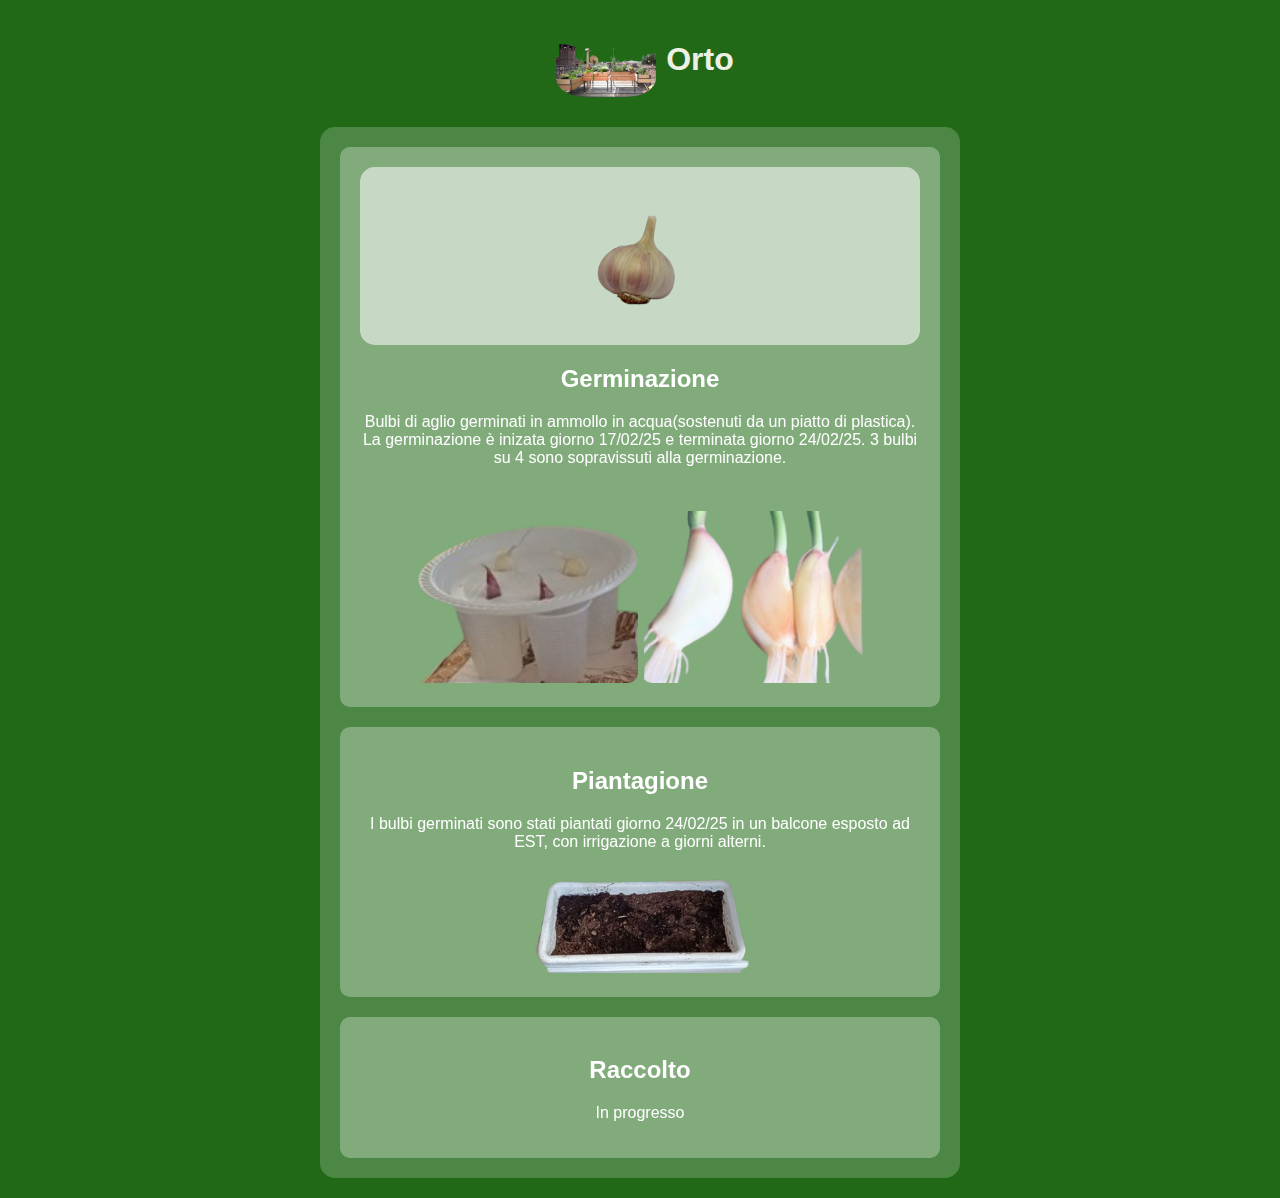
==== aglio.html @ 326ce12f "First" ====
<!DOCTYPE html>
<html lang="en">
<head>
    <meta charset="UTF-8">
    <meta name="viewport" content="width=device-width, initial-scale=1.0">
    <title>Orto</title>
    <link rel="stylesheet" href="styles.css">
</head>
<body>
    <header>
        <a href="index.html" class="logo-link">
            <img src="images/title.png" alt="Logo" class="logo-image">
            <h1>Orto</h1>
        </a>
    </header>

    <div class="container">
        <div class="section">
            <a href="aglio.html" class="card">
                <img src="images/Aglio.png" alt="Aglio">
            </a>
            <h2>Germinazione</h2>
            <p>Bulbi di aglio germinati in ammollo in acqua(sostenuti da un piatto di plastica).  La germinazione è inizata giorno 17/02/25 e terminata giorno 24/02/25. 3 bulbi su 4 sono sopravissuti alla germinazione.</p>
            <img src="images/GerminazioneAglio1.png" alt="Germinazione">
            <img src="images/GerminazioneAglio2.png" alt="Germinazione">
        </div>
        <div class="section">
            <h2>Piantagione</h2>
            <p>I bulbi germinati sono stati piantati giorno 24/02/25 in un balcone esposto ad EST, con irrigazione a giorni alterni.</p>
            <img src="images/PiantagioneAglio1.png" alt="Piantagione">
        </div>
        <div class="section">
            <h2>Raccolto</h2>
            <p>In progresso</p>
            <!-- <img src="images/raccolto.png" alt="Raccolto"> -->
        </div>
    </div>
</body>
</html>
---- styles.css ----
body {
    font-family: Arial, sans-serif;
    background-color: #0b5a00e8;
    margin: 0;
    padding: 20px;
    display: flex;
    flex-direction: column;
    align-items: center;
    justify-content: center;
}

h1 {
    color: #eef0e3;
    text-align: center;
    margin-bottom: 20px;
    transition: transform 0.3s ease, color 0.3s ease;
}

h1:hover {
    transform: scale(1.1);
    color: black;
}

.logo-link {
    text-decoration: none;
    color: #333;
    display: flex;
    align-items: flex-start;
}

.logo-image {
    width: 100px;
    height: auto;
    padding: 10px;
    border-radius: 33%;
}

.container {
    background: rgba(255, 255, 255, 0.2);
    backdrop-filter: blur(10px);
    border-radius: 15px;
    padding: 20px;
    display: flex;
    flex-direction: column;
    gap: 20px;
    margin-top: 20px;
    width: 80%;
    max-width: 600px;
    word-wrap: break-word;
    overflow-wrap: break-word;
    text-decoration: none;
}

.section {
    background: rgba(255, 255, 255, 0.3);
    border-radius: 10px;
    padding: 20px;
    color: white;
    text-align: center;
    word-wrap: break-word;
    overflow-wrap: break-word;
}

.section img {
    width: 40%;
    border-radius: 10px;
    margin-top: 10px;
}


.card {
    display: flex;
    flex-direction: column;
    align-items: center;
    text-decoration: none;
    background: rgba(255, 255, 255, 0.2);
    backdrop-filter: blur(10px);
    border-radius: 15px;
    padding: 15px;
    transition: transform 0.3s ease, box-shadow 0.3s ease;
}

.card:hover {
    transform: scale(1.05);
    box-shadow: 0 4px 10px rgba(2, 1, 1, 0.3);
}

.card img {
    border-radius: 10px;
    transition: transform 0.3s ease;
    width: 30%;
}

.card:hover img {
    transform: scale(1.1);
}

.card h2 {
    color: white;
    font-size: 1.2rem;
    text-align: center;
    margin-top: 10px;
}
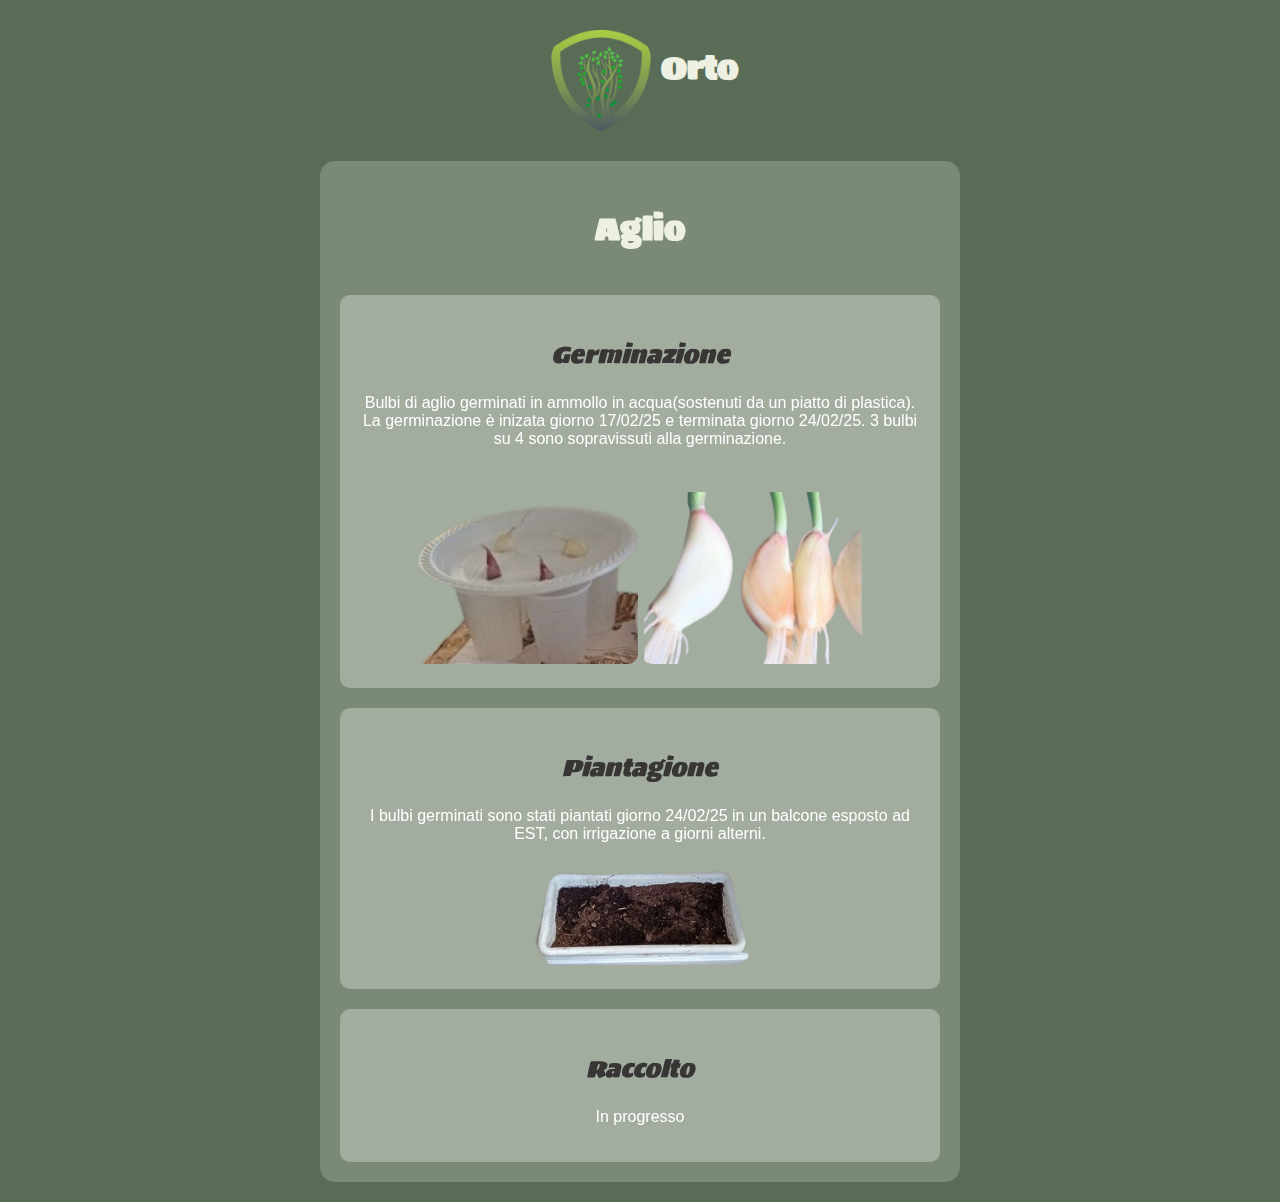
==== commit bcdfe8e3: "Bug fixes" ====
--- a/aglio.html
+++ b/aglio.html
@@ -5,6 +5,9 @@
     <meta name="viewport" content="width=device-width, initial-scale=1.0">
     <title>Orto</title>
     <link rel="stylesheet" href="styles.css">
+    <link rel="preconnect" href="https://fonts.googleapis.com">
+    <link rel="preconnect" href="https://fonts.gstatic.com" crossorigin>
+    <link href="https://fonts.googleapis.com/css2?family=Doto:wght@100..900&family=Sigmar&display=swap" rel="stylesheet">
 </head>
 <body>
     <header>
@@ -15,10 +18,8 @@
     </header>
 
     <div class="container">
+        <h1>Aglio</h1>
         <div class="section">
-            <a href="aglio.html" class="card">
-                <img src="images/Aglio.png" alt="Aglio">
-            </a>
             <h2>Germinazione</h2>
             <p>Bulbi di aglio germinati in ammollo in acqua(sostenuti da un piatto di plastica).  La germinazione è inizata giorno 17/02/25 e terminata giorno 24/02/25. 3 bulbi su 4 sono sopravissuti alla germinazione.</p>
             <img src="images/GerminazioneAglio1.png" alt="Germinazione">
--- a/styles.css
+++ b/styles.css
@@ -1,6 +1,6 @@
 body {
     font-family: Arial, sans-serif;
-    background-color: #0b5a00e8;
+    background-color: #485e45e8;
     margin: 0;
     padding: 20px;
     display: flex;
@@ -11,6 +11,9 @@
 
 h1 {
     color: #eef0e3;
+    font-family: "Sigmar", serif;
+    font-weight: 600;
+    font-style: normal;
     text-align: center;
     margin-bottom: 20px;
     transition: transform 0.3s ease, color 0.3s ease;
@@ -21,6 +24,21 @@
     color: black;
 }
 
+
+h2 {
+    color: rgba(41, 39, 39, 0.884);
+    font-family: "Sigmar", serif;
+    font-weight: 300;
+    font-style: italic;
+    text-align: center;
+    margin-bottom: 20px;
+    transition: transform 0.3s ease, color 0.3s ease;
+}
+
+h2:hover {
+    transform: scale(1.1);
+   
+}
 .logo-link {
     text-decoration: none;
     color: #333;
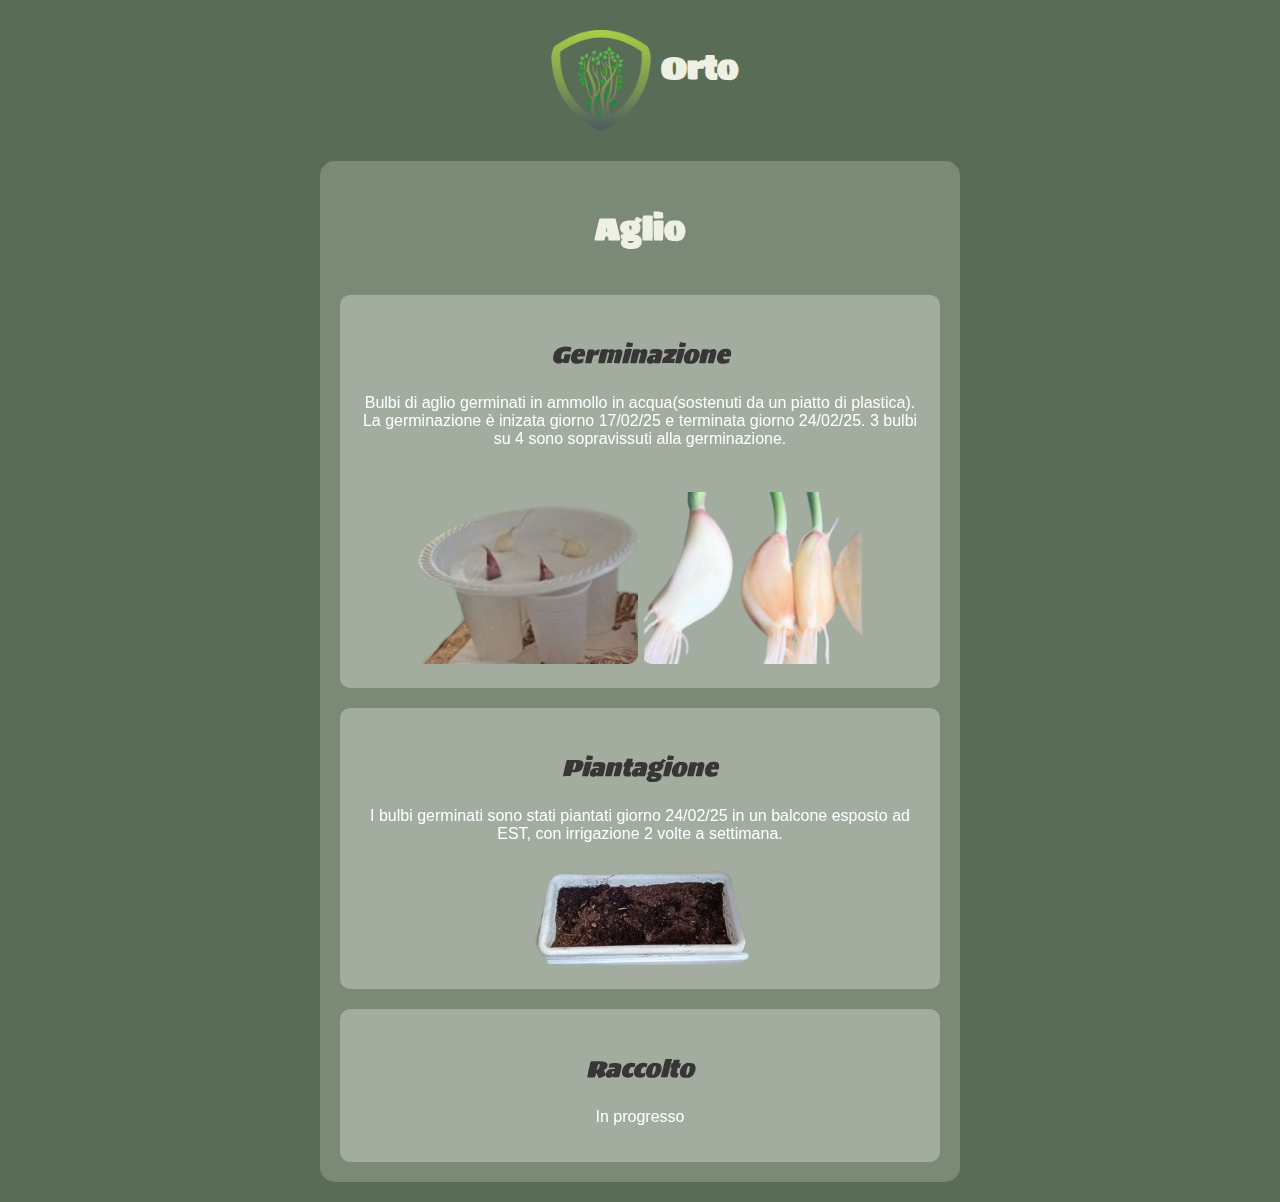
==== commit 59d9bc23: "Add" ====
--- a/aglio.html
+++ b/aglio.html
@@ -8,6 +8,10 @@
     <link rel="preconnect" href="https://fonts.googleapis.com">
     <link rel="preconnect" href="https://fonts.gstatic.com" crossorigin>
     <link href="https://fonts.googleapis.com/css2?family=Doto:wght@100..900&family=Sigmar&display=swap" rel="stylesheet">
+    <link rel="apple-touch-icon" sizes="180x180" href="favicon_io/apple-touch-icon.png">
+	<link rel="icon" type="image/png" sizes="32x32" href="favicon_io/favicon-32x32.png">
+	<link rel="icon" type="image/png" sizes="16x16" href="favicon_io/favicon-16x16.png">
+	<link rel="manifest" href="favicon_io/site.webmanifest">
 </head>
 <body>
     <header>
@@ -27,7 +31,7 @@
         </div>
         <div class="section">
             <h2>Piantagione</h2>
-            <p>I bulbi germinati sono stati piantati giorno 24/02/25 in un balcone esposto ad EST, con irrigazione a giorni alterni.</p>
+            <p>I bulbi germinati sono stati piantati giorno 24/02/25 in un balcone esposto ad EST, con irrigazione 2 volte a settimana.</p>
             <img src="images/PiantagioneAglio1.png" alt="Piantagione">
         </div>
         <div class="section">
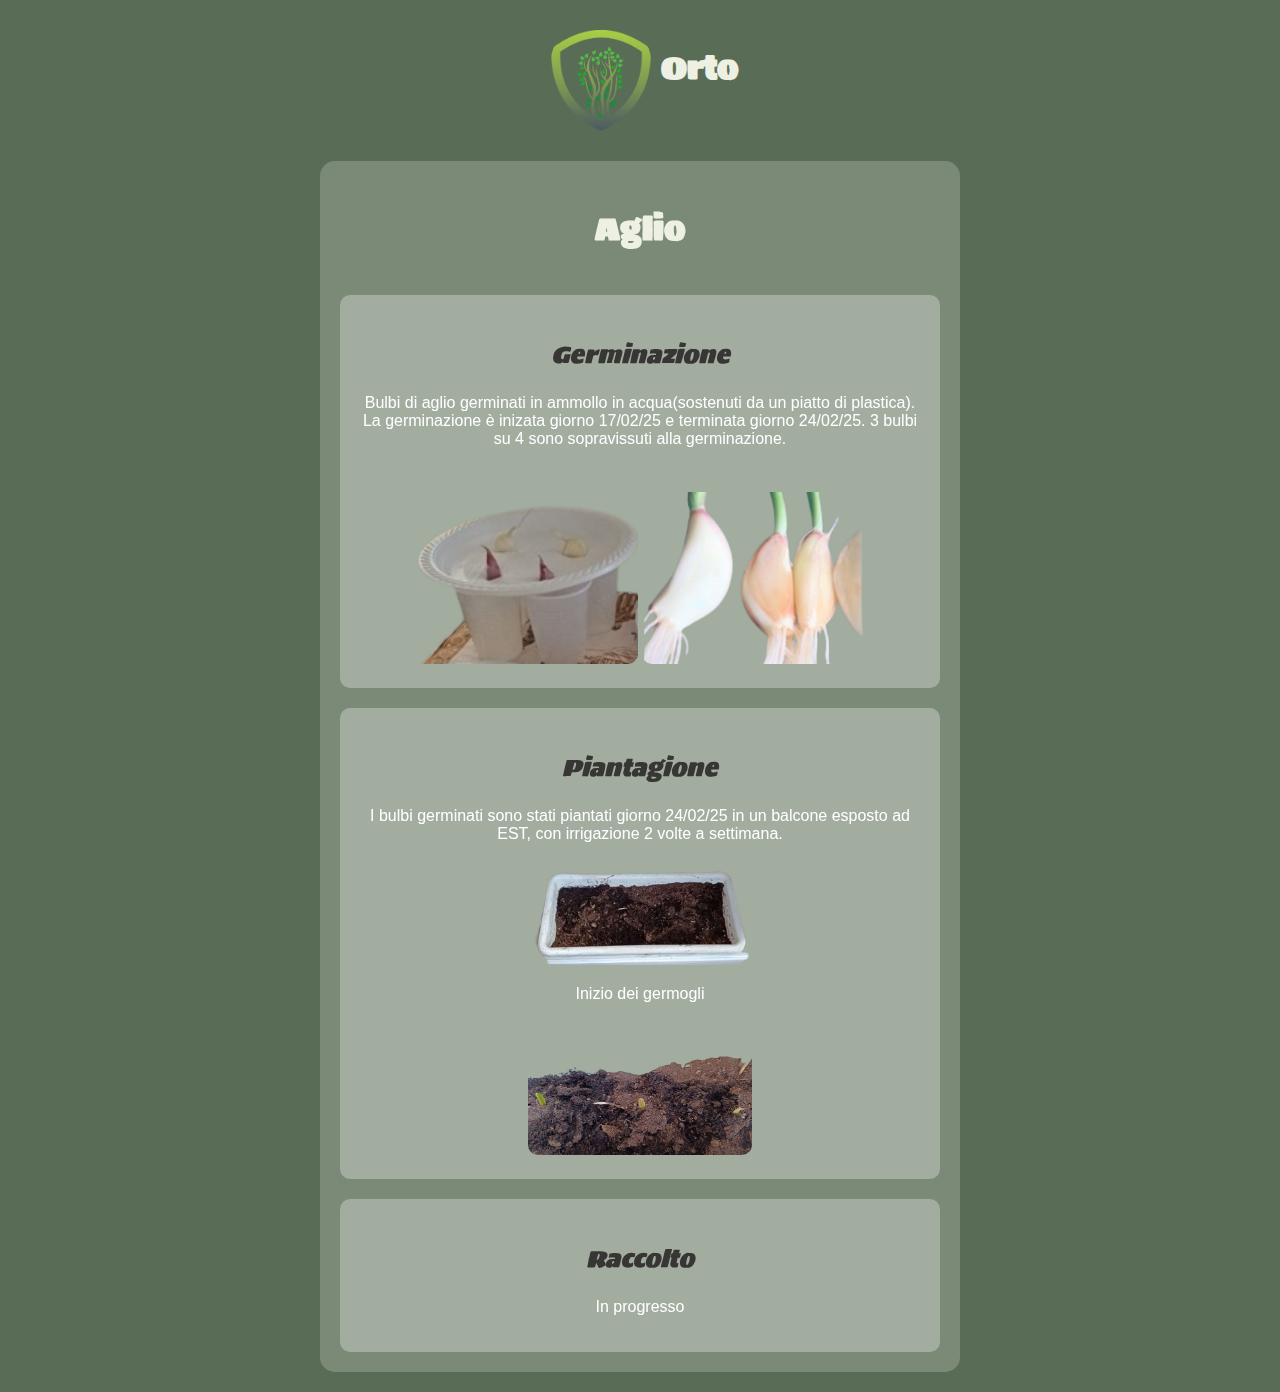
==== commit 2afe8523: "Piantagione update" ====
--- a/aglio.html
+++ b/aglio.html
@@ -33,6 +33,8 @@
             <h2>Piantagione</h2>
             <p>I bulbi germinati sono stati piantati giorno 24/02/25 in un balcone esposto ad EST, con irrigazione 2 volte a settimana.</p>
             <img src="images/PiantagioneAglio1.png" alt="Piantagione">
+            <p>Inizio dei germogli</p>
+            <img src="images/PiantagioneAglio2.png" alt="Piantagione">
         </div>
         <div class="section">
             <h2>Raccolto</h2>
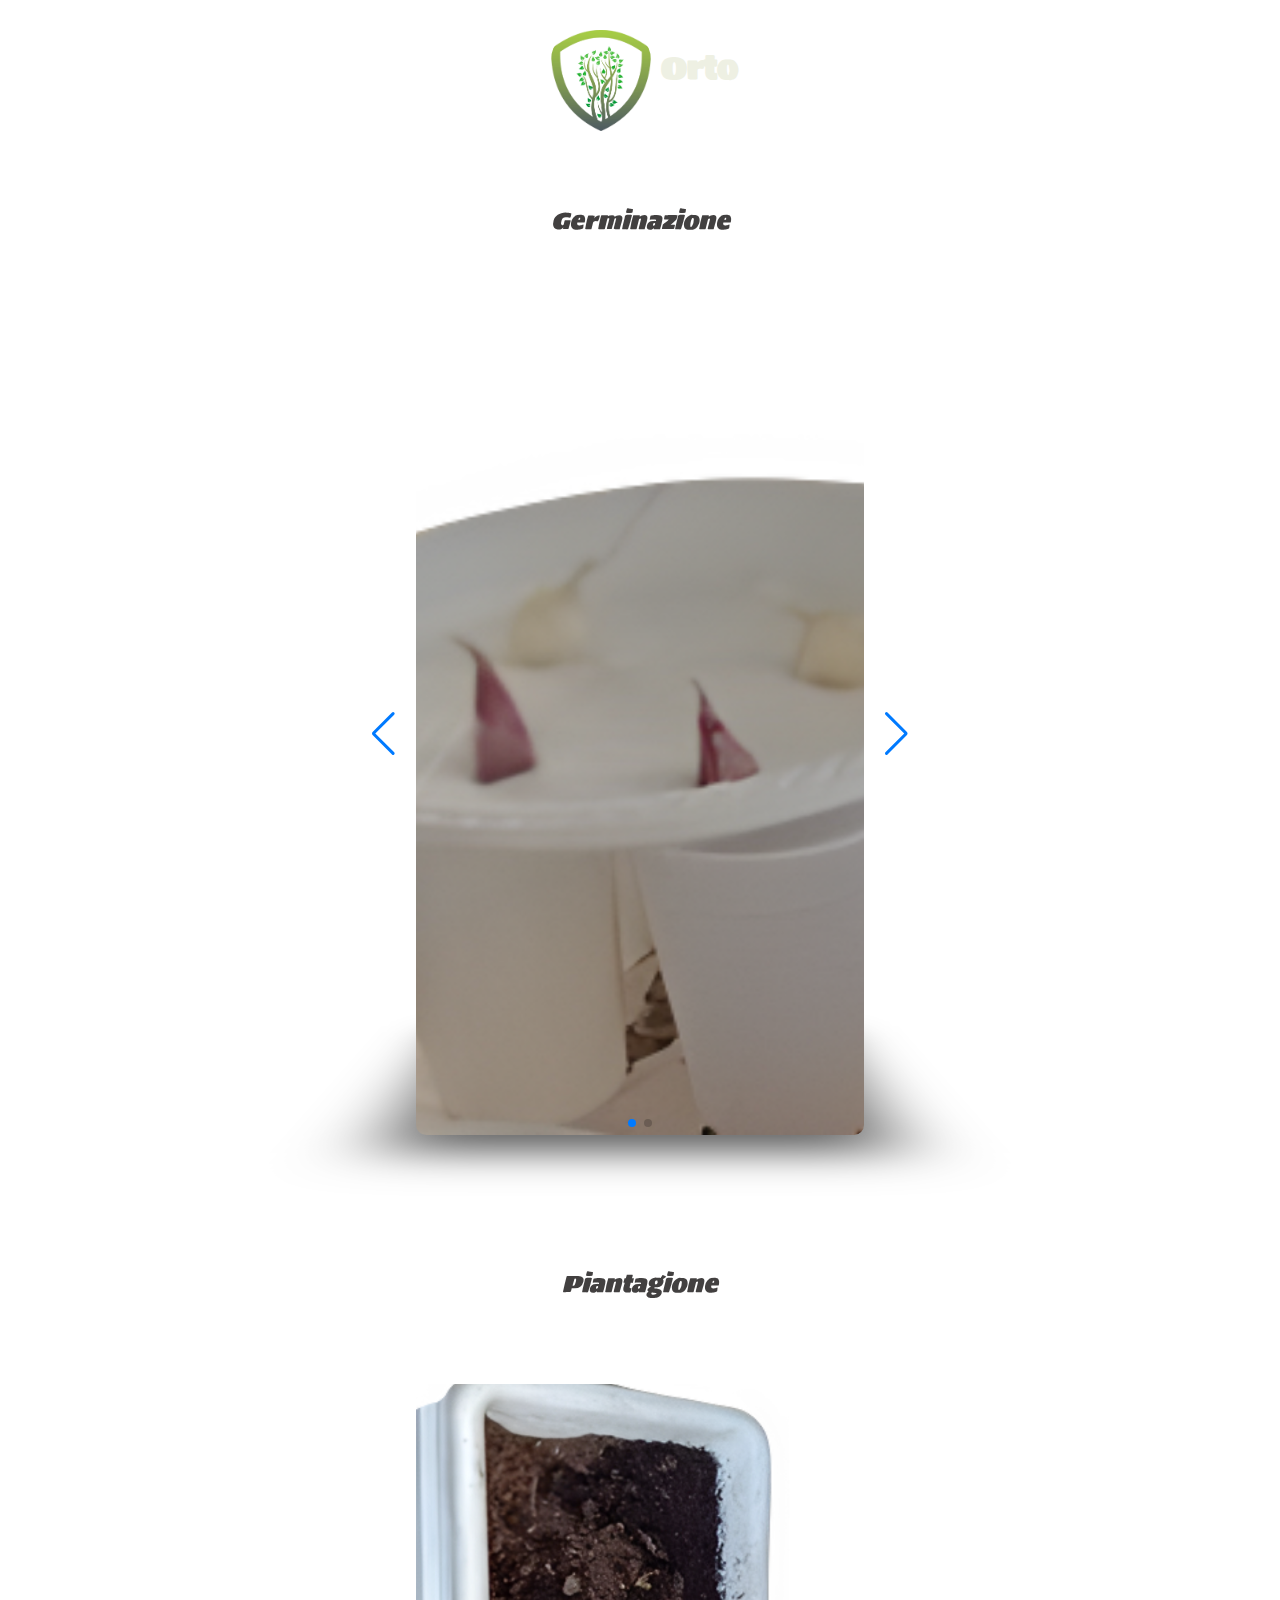
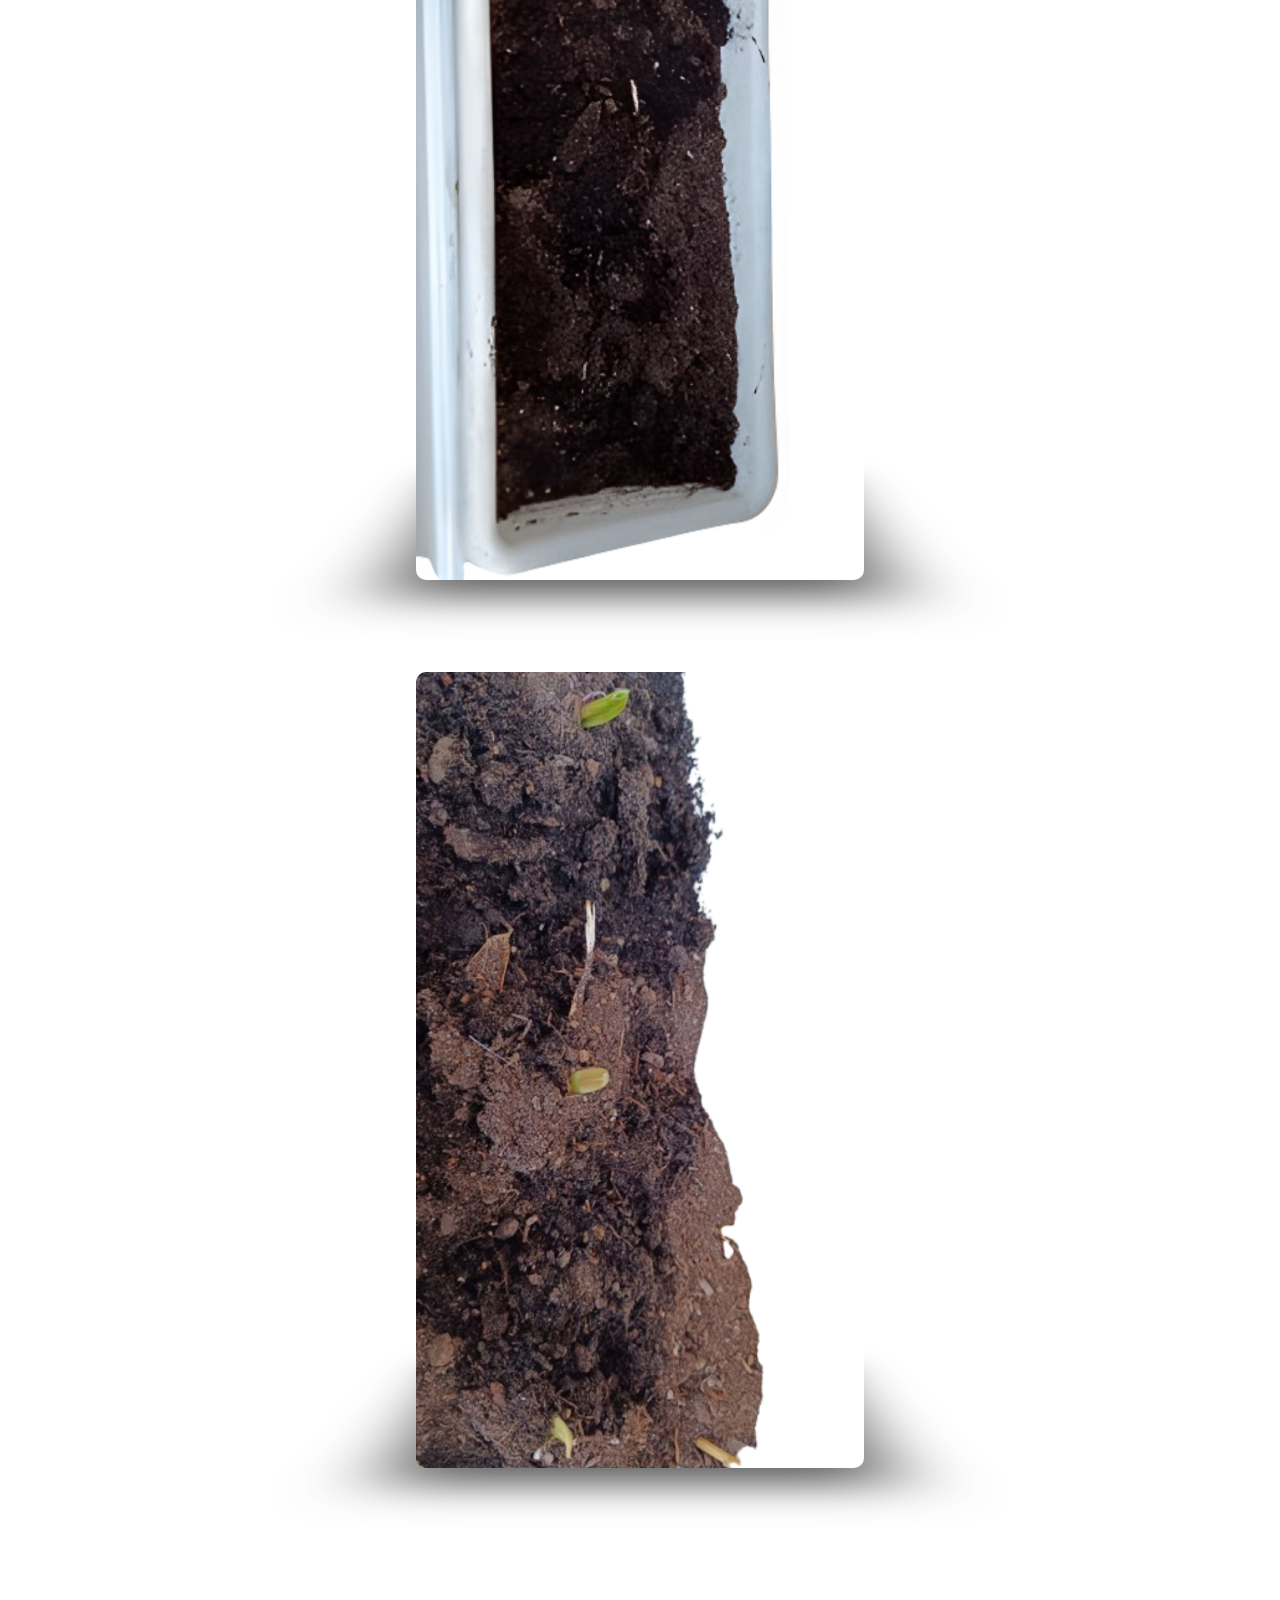
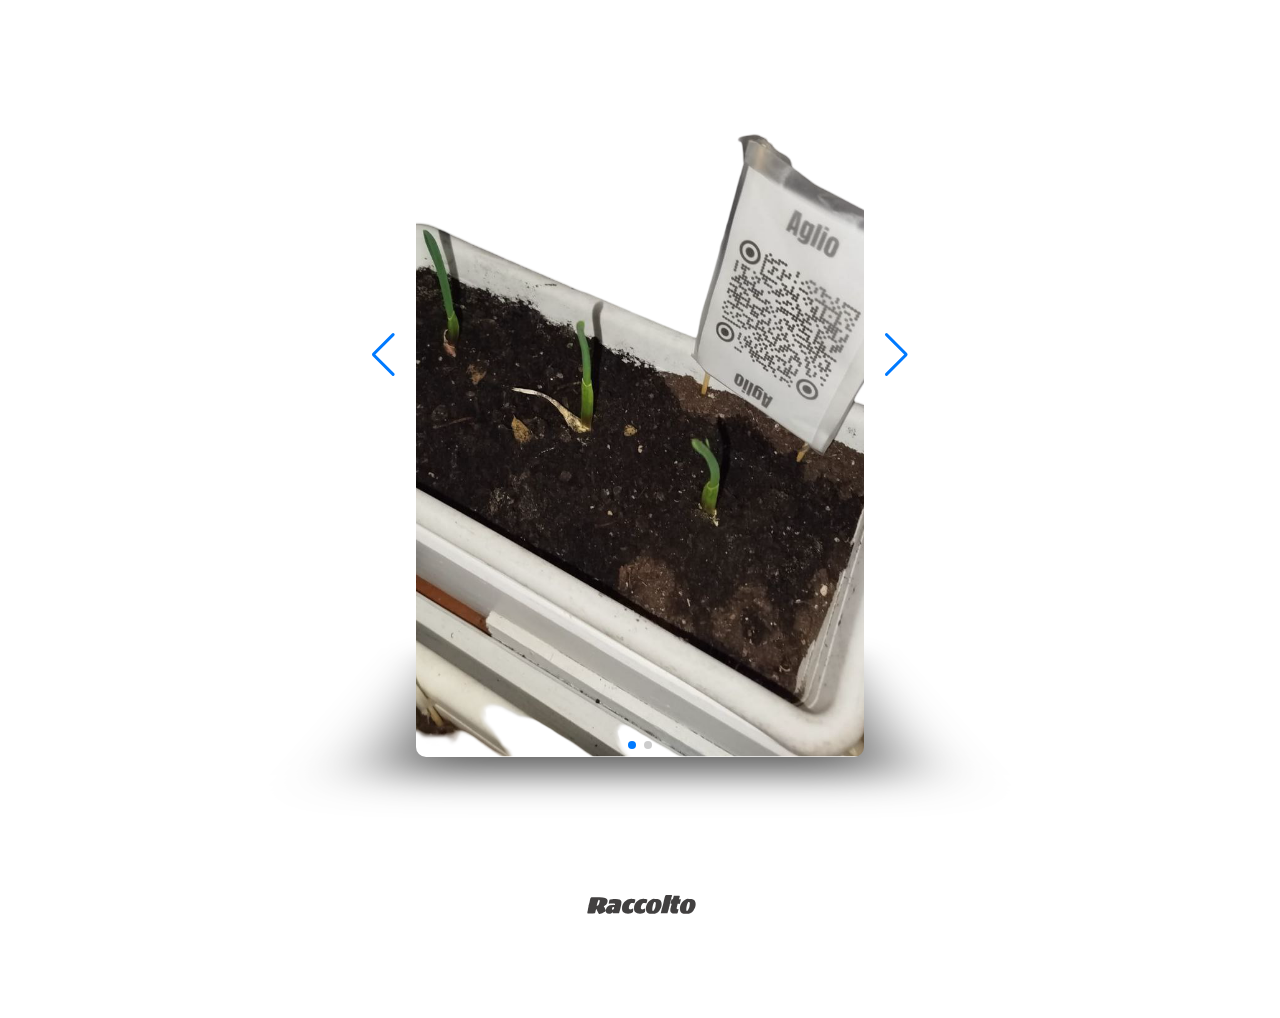
==== commit db591569: "Update" ====
--- a/aglio.html
+++ b/aglio.html
@@ -9,9 +9,10 @@
     <link rel="preconnect" href="https://fonts.gstatic.com" crossorigin>
     <link href="https://fonts.googleapis.com/css2?family=Doto:wght@100..900&family=Sigmar&display=swap" rel="stylesheet">
     <link rel="apple-touch-icon" sizes="180x180" href="favicon_io/apple-touch-icon.png">
-	<link rel="icon" type="image/png" sizes="32x32" href="favicon_io/favicon-32x32.png">
-	<link rel="icon" type="image/png" sizes="16x16" href="favicon_io/favicon-16x16.png">
-	<link rel="manifest" href="favicon_io/site.webmanifest">
+    <link rel="icon" type="image/png" sizes="32x32" href="favicon_io/favicon-32x32.png">
+    <link rel="icon" type="image/png" sizes="16x16" href="favicon_io/favicon-16x16.png">
+    <link rel="manifest" href="favicon_io/site.webmanifest">
+    <link rel="stylesheet" href="https://cdn.jsdelivr.net/npm/swiper@11/swiper-bundle.min.css"/>
 </head>
 <body>
     <header>
@@ -22,25 +23,77 @@
     </header>
 
     <div class="container">
-        <h1>Aglio</h1>
         <div class="section">
             <h2>Germinazione</h2>
-            <p>Bulbi di aglio germinati in ammollo in acqua(sostenuti da un piatto di plastica).  La germinazione è inizata giorno 17/02/25 e terminata giorno 24/02/25. 3 bulbi su 4 sono sopravissuti alla germinazione.</p>
-            <img src="images/GerminazioneAglio1.png" alt="Germinazione">
-            <img src="images/GerminazioneAglio2.png" alt="Germinazione">
+            <p class="update-text">Bulbi di aglio germinati in ammollo in acqua (sostenuti da un piatto di plastica). La germinazione è iniziata giorno 17/02/25 e terminata giorno 24/02/25. 3 bulbi su 4 sono sopravvissuti alla germinazione.</p>
+            
+            <div class="swiper">
+                <div class="swiper-wrapper">
+                    <div class="swiper-slide">
+                        <img src="images/GerminazioneAglio1.png" alt="Germinazione">
+                    </div>
+                    <div class="swiper-slide">
+                        <img src="images/GerminazioneAglio2.png" alt="Germinazione">
+                    </div>
+                </div>
+                <div class="swiper-pagination"></div>
+                <div class="swiper-button-prev"></div>
+                <div class="swiper-button-next"></div>
+            </div>
         </div>
+
         <div class="section">
             <h2>Piantagione</h2>
-            <p>I bulbi germinati sono stati piantati giorno 24/02/25 in un balcone esposto ad EST, con irrigazione 2 volte a settimana.</p>
-            <img src="images/PiantagioneAglio1.png" alt="Piantagione">
-            <p>Inizio dei germogli</p>
-            <img src="images/PiantagioneAglio2.png" alt="Piantagione">
+            <p class="update-text">I bulbi germinati sono stati piantati giorno 24/02/25 in un balcone esposto ad EST, con irrigazione 2 volte a settimana.</p>
+            
+            <div class="swiper">
+                <div class="swiper-wrapper">
+                    <div class="swiper-slide">
+                        <img src="images/PiantagioneAglio1.png" alt="Piantagione">
+                    </div>
+                </div>
+                <div class="swiper-pagination"></div>
+                <div class="swiper-button-prev"></div>
+                <div class="swiper-button-next"></div>
+            </div>
+
+            <p class="update-text">Inizio dei germogli dopo 4 giorni</p>
+
+            <div class="swiper">
+                <div class="swiper-wrapper">
+                    <div class="swiper-slide">
+                        <img src="images/PiantagioneAglio2.png" alt="Piantagione">
+                    </div>
+                </div>
+                <div class="swiper-pagination"></div>
+                <div class="swiper-button-prev"></div>
+                <div class="swiper-button-next"></div>
+            </div>
+
+            <p class="update-text">Aggiornamenti dopo 10 giorni</p>
+
+            <div class="swiper">
+                <div class="swiper-wrapper">
+                    <div class="swiper-slide">
+                        <img src="images/PiantagioneAglio3.png" alt="Piantagione">
+                    </div>
+                    <div class="swiper-slide">
+                        <img src="images/PiantagioneAglio4.png" alt="Piantagione">
+                    </div>
+                </div>
+                <div class="swiper-pagination"></div>
+                <div class="swiper-button-prev"></div>
+                <div class="swiper-button-next"></div>
+            </div>
         </div>
+
         <div class="section">
             <h2>Raccolto</h2>
             <p>In progresso</p>
-            <!-- <img src="images/raccolto.png" alt="Raccolto"> -->
         </div>
     </div>
+
+    <script src="https://cdn.jsdelivr.net/npm/swiper@11/swiper-bundle.min.js"></script>
+    <script src="js/carousel.js"></script>
 </body>
 </html>
--- a/styles.css
+++ b/styles.css
@@ -1,6 +1,8 @@
 body {
     font-family: Arial, sans-serif;
-    background-color: #485e45e8;
+    background: url('images/backgroundDesktop.gif') no-repeat center center fixed;
+    background-size: cover;
+    background-attachment: fixed;
     margin: 0;
     padding: 20px;
     display: flex;
@@ -8,6 +10,15 @@
     align-items: center;
     justify-content: center;
 }
+
+@media (max-width: 768px) {
+    body {
+        background: url('images/backgroundMobile.gif') no-repeat center center fixed;
+        background-size: cover;
+        background-attachment: fixed;
+    }
+}
+
 
 h1 {
     color: #eef0e3;
@@ -54,10 +65,8 @@
 }
 
 .container {
-    background: rgba(255, 255, 255, 0.2);
-    backdrop-filter: blur(10px);
+    backdrop-filter: blur(5px);
     border-radius: 15px;
-    padding: 20px;
     display: flex;
     flex-direction: column;
     gap: 20px;
@@ -67,6 +76,7 @@
     word-wrap: break-word;
     overflow-wrap: break-word;
     text-decoration: none;
+    min-height: 100vh; 
 }
 
 .section {
@@ -119,3 +129,27 @@
     text-align: center;
     margin-top: 10px;
 }
+
+
+.update-text {
+    text-align: center;
+    font-size: 16px;
+    font-weight: bold;
+    color: white;
+    margin: 15px 0; /* Aggiunge spazio sopra e sotto */
+}
+
+
+
+
+.swiper {
+    width: 100%;
+    height: auto;
+    margin-bottom:8%;
+  }
+  
+  .swiper-slide img {
+    width: 80%;
+    height: 80%;
+    object-fit: cover; 
+  }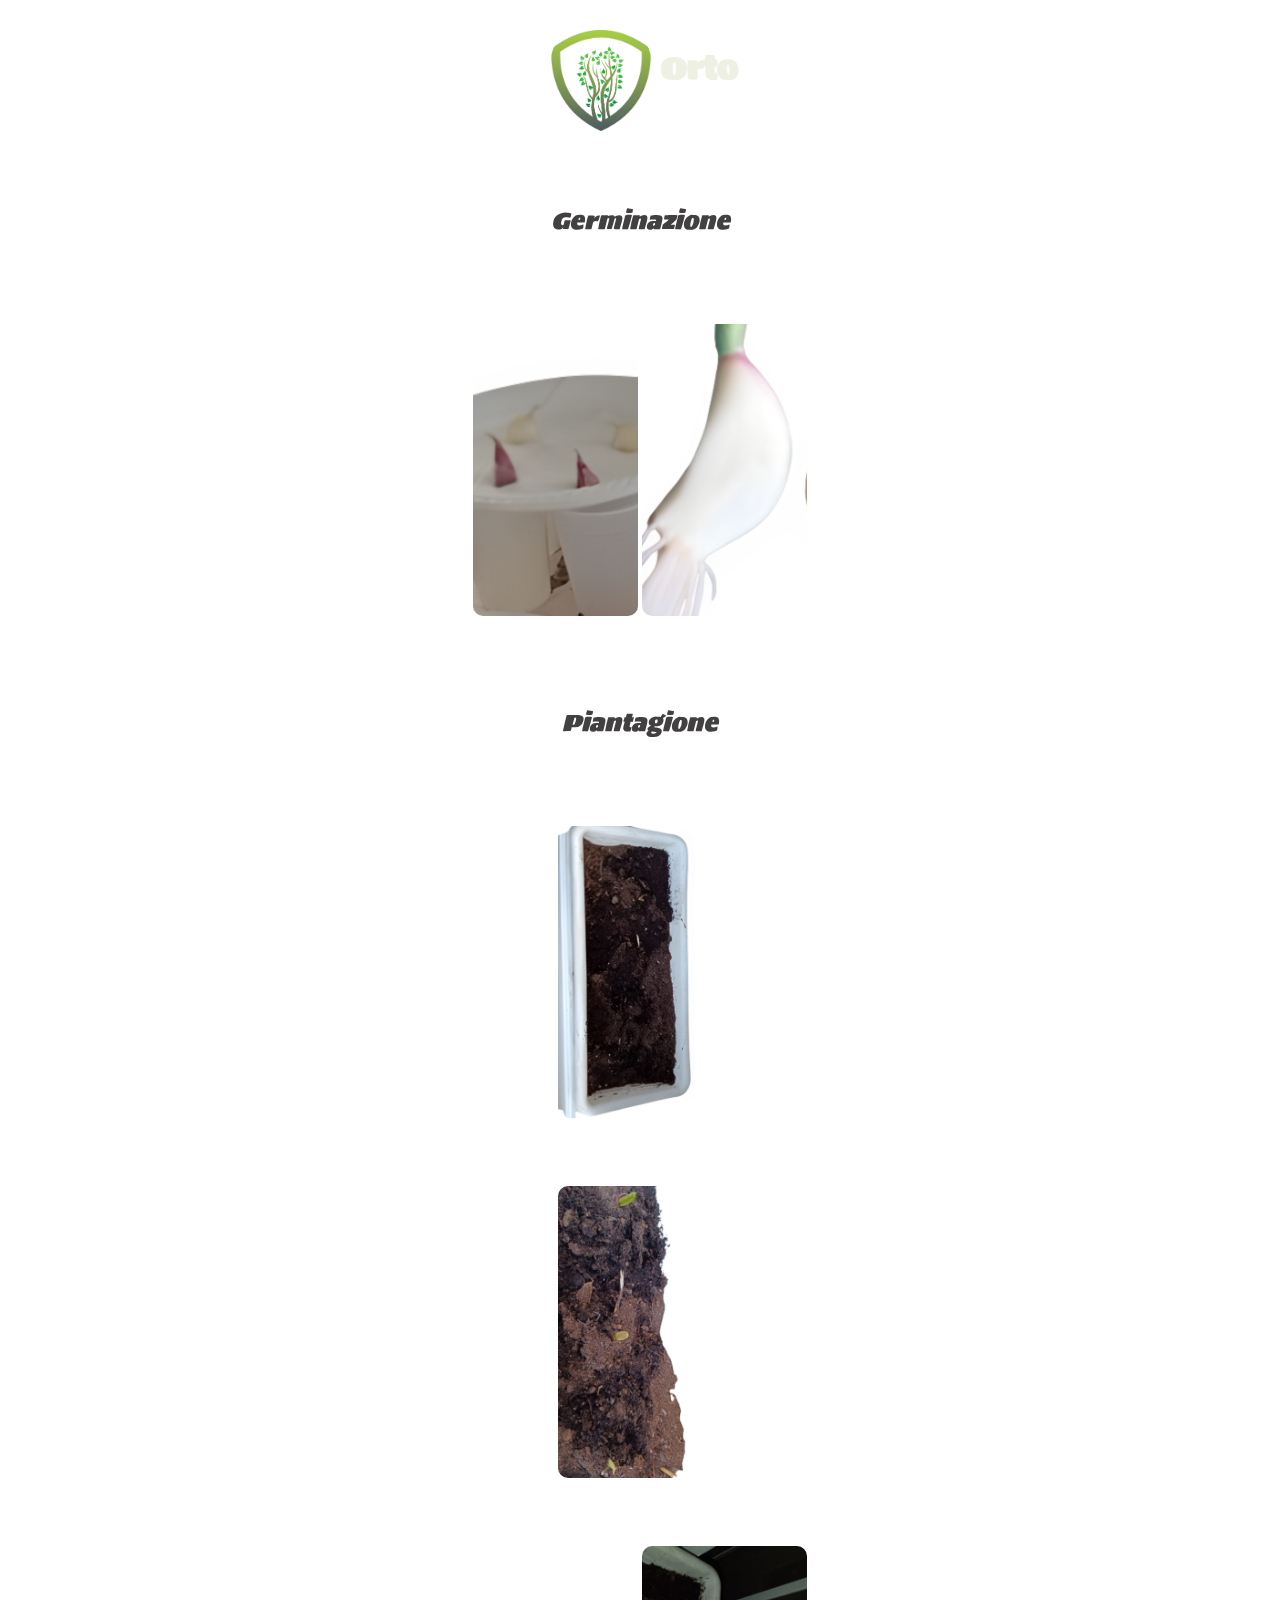
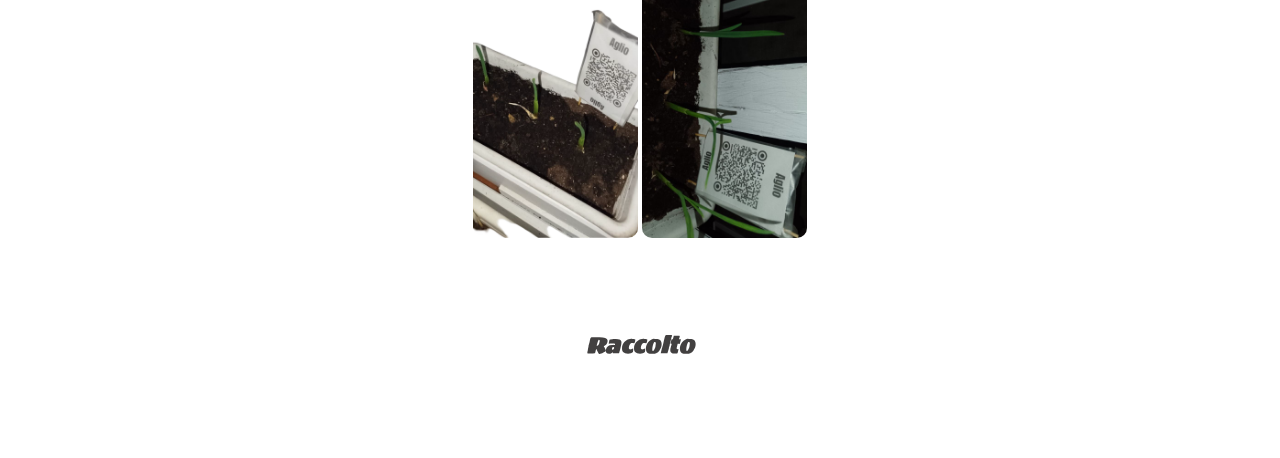
==== commit 74cbd6f2: "Update carousel" ====
--- a/aglio.html
+++ b/aglio.html
@@ -27,64 +27,38 @@
             <h2>Germinazione</h2>
             <p class="update-text">Bulbi di aglio germinati in ammollo in acqua (sostenuti da un piatto di plastica). La germinazione è iniziata giorno 17/02/25 e terminata giorno 24/02/25. 3 bulbi su 4 sono sopravvissuti alla germinazione.</p>
             
-            <div class="swiper">
-                <div class="swiper-wrapper">
-                    <div class="swiper-slide">
+            <div class="card">
                         <img src="images/GerminazioneAglio1.png" alt="Germinazione">
-                    </div>
-                    <div class="swiper-slide">
+                   
                         <img src="images/GerminazioneAglio2.png" alt="Germinazione">
-                    </div>
-                </div>
-                <div class="swiper-pagination"></div>
-                <div class="swiper-button-prev"></div>
-                <div class="swiper-button-next"></div>
             </div>
+                
         </div>
 
         <div class="section">
             <h2>Piantagione</h2>
             <p class="update-text">I bulbi germinati sono stati piantati giorno 24/02/25 in un balcone esposto ad EST, con irrigazione 2 volte a settimana.</p>
             
-            <div class="swiper">
-                <div class="swiper-wrapper">
-                    <div class="swiper-slide">
+            <div class="card">
                         <img src="images/PiantagioneAglio1.png" alt="Piantagione">
                     </div>
-                </div>
-                <div class="swiper-pagination"></div>
-                <div class="swiper-button-prev"></div>
-                <div class="swiper-button-next"></div>
-            </div>
+              
 
             <p class="update-text">Inizio dei germogli dopo 4 giorni</p>
 
-            <div class="swiper">
-                <div class="swiper-wrapper">
-                    <div class="swiper-slide">
+            <div class="card">
                         <img src="images/PiantagioneAglio2.png" alt="Piantagione">
                     </div>
-                </div>
-                <div class="swiper-pagination"></div>
-                <div class="swiper-button-prev"></div>
-                <div class="swiper-button-next"></div>
-            </div>
+               
 
             <p class="update-text">Aggiornamenti dopo 10 giorni</p>
 
-            <div class="swiper">
-                <div class="swiper-wrapper">
-                    <div class="swiper-slide">
+            <div class="card">
                         <img src="images/PiantagioneAglio3.png" alt="Piantagione">
-                    </div>
-                    <div class="swiper-slide">
+                    
                         <img src="images/PiantagioneAglio4.png" alt="Piantagione">
                     </div>
-                </div>
-                <div class="swiper-pagination"></div>
-                <div class="swiper-button-prev"></div>
-                <div class="swiper-button-next"></div>
-            </div>
+                
         </div>
 
         <div class="section">
--- a/styles.css
+++ b/styles.css
@@ -71,12 +71,20 @@
     flex-direction: column;
     gap: 20px;
     margin-top: 20px;
-    width: 80%;
+    width: 96%;
     max-width: 600px;
     word-wrap: break-word;
     overflow-wrap: break-word;
     text-decoration: none;
-    min-height: 100vh; 
+    min-height: fit-content; 
+}
+
+
+@media (min-width: 768px) {  
+    .container {
+        width: 70%; 
+        max-width: none;
+    }
 }
 
 .section {
@@ -96,32 +104,26 @@
 }
 
 
+
+@media (min-width: 768px) {  
+    .section img {
+        width: 20%; 
+    }
+}
+
+
 .card {
-    display: flex;
-    flex-direction: column;
     align-items: center;
     text-decoration: none;
-    background: rgba(255, 255, 255, 0.2);
-    backdrop-filter: blur(10px);
-    border-radius: 15px;
-    padding: 15px;
+    border-radius: 15px;
+    padding: 3px;
     transition: transform 0.3s ease, box-shadow 0.3s ease;
-}
-
-.card:hover {
-    transform: scale(1.05);
-    box-shadow: 0 4px 10px rgba(2, 1, 1, 0.3);
-}
-
-.card img {
-    border-radius: 10px;
-    transition: transform 0.3s ease;
-    width: 30%;
-}
-
-.card:hover img {
-    transform: scale(1.1);
-}
+    }
+    
+       
+
+
+
 
 .card h2 {
     color: white;
@@ -129,6 +131,71 @@
     text-align: center;
     margin-top: 10px;
 }
+
+
+
+
+.card-home {
+    display: flex;
+    flex-direction: column;  
+    align-items: center;
+    justify-content: center;  
+    text-decoration: none;
+    border-radius: 15px;
+    padding: 3px;
+    transition: transform 0.3s ease, box-shadow 0.3s ease;
+    background-color: #ffffff38;
+    backdrop-filter: blur(5px);
+    width: 200px; 
+    height: 250px; 
+    position: relative;  
+    margin: 20px; 
+}
+
+
+.card-home img {
+    width: 100%;  
+    height: auto;  
+    border-radius: 10px; 
+    object-fit: cover;
+}
+
+
+.card-home span {
+    position: absolute;
+    bottom: 20px; 
+    left: 50%;
+    transform: translateX(-50%); 
+    font-size: 18px;  
+    font-family: 'Sigmar', sans-serif;  
+    font-weight: bold;
+    color: white; +
+    text-shadow: 2px 2px 5px rgba(0, 0, 0, 0.7);  
+}
+
+.card-home:hover {
+    transform: scale(1.05);  
+    box-shadow: 0 8px 16px rgba(0, 0, 0, 0.2);  
+}
+
+.container-home {
+    backdrop-filter: blur(5px);
+    border-radius: 15px;
+    display: flex;
+    flex-direction: column;
+    gap: 20px;
+    margin-top: 20px;
+    width: fit-content;
+    max-width: 600px;
+    word-wrap: break-word;
+    overflow-wrap: break-word;
+    text-decoration: none;
+    min-height: fit-content; 
+}
+
+ 
+
+
 
 
 .update-text {
@@ -144,12 +211,54 @@
 
 .swiper {
     width: 100%;
-    height: auto;
-    margin-bottom:8%;
+    
+}
+
+.swiper-wrapper{
+    margin-bottom: 3% !important;
+}
+
+
+.swiper-slide {
+    background-position: center;
+    background-size: cover;
+    width: 100%; /* Imposta una larghezza per ciascuna slide */
+    height: 41%;
+}
+
+
+.swiper-slide img {
+    width: 100%;
+    height:41%;
+    object-fit: cover;
+    border-radius: 10px;
+    transition: transform 0.3s ease;
+}
+
+
+
+
+@media (min-width: 768px) {  
+    .swiper-slide img {
+        width: 59%; 
+    }
+}
+
+
+.swiper-pagination {
+    font-size: 12px;
+    text-align: center;
+    transition: .3s opacity;
+    transform: translate3d(0, 0, 0);
+    position: relative !important;
   }
   
-  .swiper-slide img {
-    width: 80%;
-    height: 80%;
-    object-fit: cover; 
+  .swiper-pagination-fraction {
+    font-weight: bold;
+    padding: 5px 10px;  
+    background-color: #000000b0;
+    backdrop-filter: blur(5px);
+    max-width: 10%;
+    display: inline-block;
+    border-radius: 6px !important;
   }